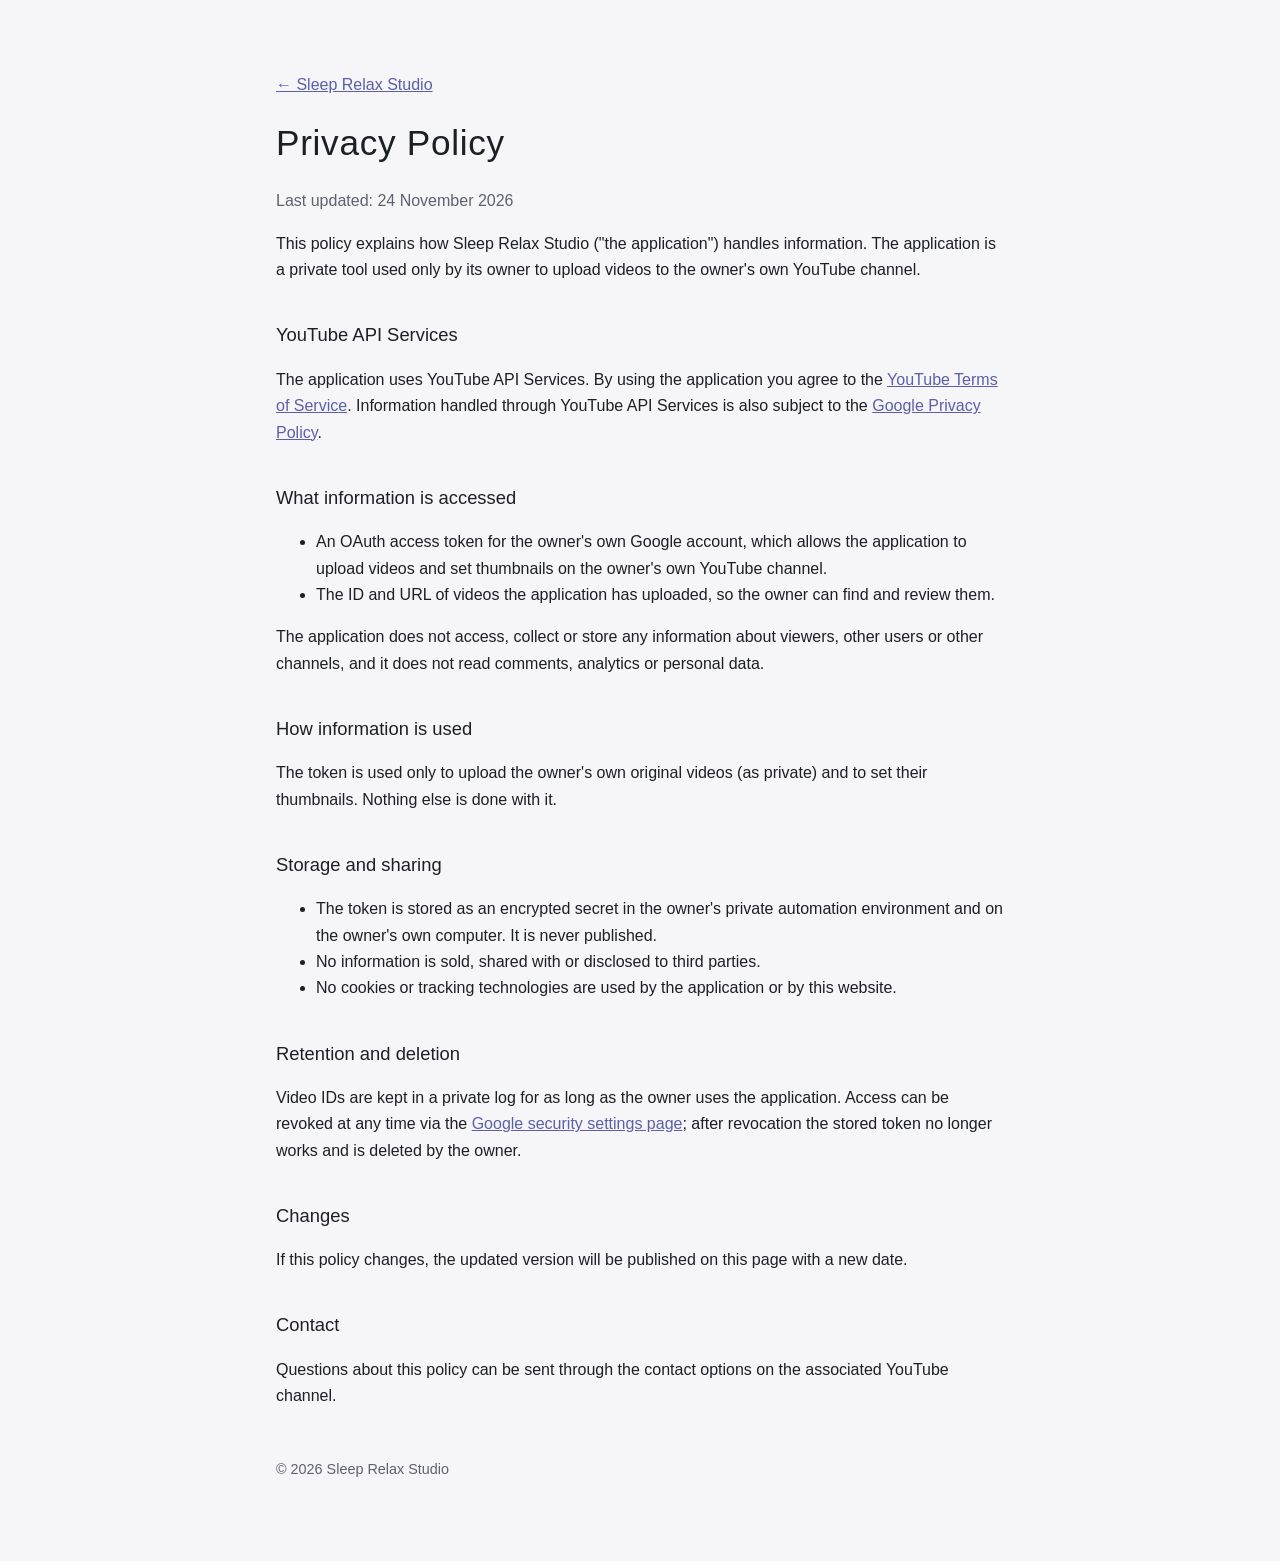
==== privacy.html @ e77b1952 "Homepage en privacybeleid voor Sleep Relax Studio Co-Authored-By: Claude Opus 5.5 <noreply@anthropic" ====
<!doctype html>
<html lang="en"><head><meta charset="utf-8"><meta name="viewport" content="width=device-width,initial-scale=1">
<title>Privacy Policy</title><link rel="stylesheet" href="style.css"></head>
<body><main>
<p><a href="index.html">← Sleep Relax Studio</a></p>
<h1>Privacy Policy</h1>
<p class="muted">Last updated: 24 November 2026</p>

<p>This policy explains how Sleep Relax Studio ("the application") handles information. The application is a private tool used only by its owner to upload videos to the owner's own YouTube channel.</p>

<h2>YouTube API Services</h2>
<p>The application uses YouTube API Services. By using the application you agree to the <a href="https://www.youtube.com/t/terms">YouTube Terms of Service</a>. Information handled through YouTube API Services is also subject to the <a href="https://policies.google.com/privacy">Google Privacy Policy</a>.</p>

<h2>What information is accessed</h2>
<ul>
<li>An OAuth access token for the owner's own Google account, which allows the application to upload videos and set thumbnails on the owner's own YouTube channel.</li>
<li>The ID and URL of videos the application has uploaded, so the owner can find and review them.</li>
</ul>
<p>The application does not access, collect or store any information about viewers, other users or other channels, and it does not read comments, analytics or personal data.</p>

<h2>How information is used</h2>
<p>The token is used only to upload the owner's own original videos (as private) and to set their thumbnails. Nothing else is done with it.</p>

<h2>Storage and sharing</h2>
<ul>
<li>The token is stored as an encrypted secret in the owner's private automation environment and on the owner's own computer. It is never published.</li>
<li>No information is sold, shared with or disclosed to third parties.</li>
<li>No cookies or tracking technologies are used by the application or by this website.</li>
</ul>

<h2>Retention and deletion</h2>
<p>Video IDs are kept in a private log for as long as the owner uses the application. Access can be revoked at any time via the <a href="https://security.google.com/settings/security/permissions">Google security settings page</a>; after revocation the stored token no longer works and is deleted by the owner.</p>

<h2>Changes</h2>
<p>If this policy changes, the updated version will be published on this page with a new date.</p>

<h2>Contact</h2>
<p>Questions about this policy can be sent through the contact options on the associated YouTube channel.</p>

<footer>© 2026 Sleep Relax Studio</footer>
</main></body></html>
---- style.css ----
:root{--bg:#f6f6f8;--fg:#1d1f27;--muted:#5d6170;--card:#fff;--line:#e3e4ea;--accent:#5b5fa8}
@media (prefers-color-scheme:dark){:root{--bg:#0d0f18;--fg:#e6e7ee;--muted:#a0a4b4;--card:#151826;--line:#262a3b;--accent:#a9acf0}}
*{box-sizing:border-box}
body{margin:0;background:var(--bg);color:var(--fg);font:16px/1.65 -apple-system,BlinkMacSystemFont,"Segoe UI",Inter,Roboto,sans-serif}
main{max-width:760px;margin:0 auto;padding:56px 16px 80px}
h1{font-weight:300;letter-spacing:.02em;font-size:2.2rem;margin:0 0 .3em}
h2{font-weight:500;font-size:1.15rem;margin:2em 0 .4em}
p,li{color:var(--fg)}
.muted{color:var(--muted)}
.card{background:var(--card);border:1px solid var(--line);border-radius:14px;padding:22px 24px;margin:28px 0}
a{color:var(--accent)}
footer{margin-top:48px;font-size:.9rem;color:var(--muted)}
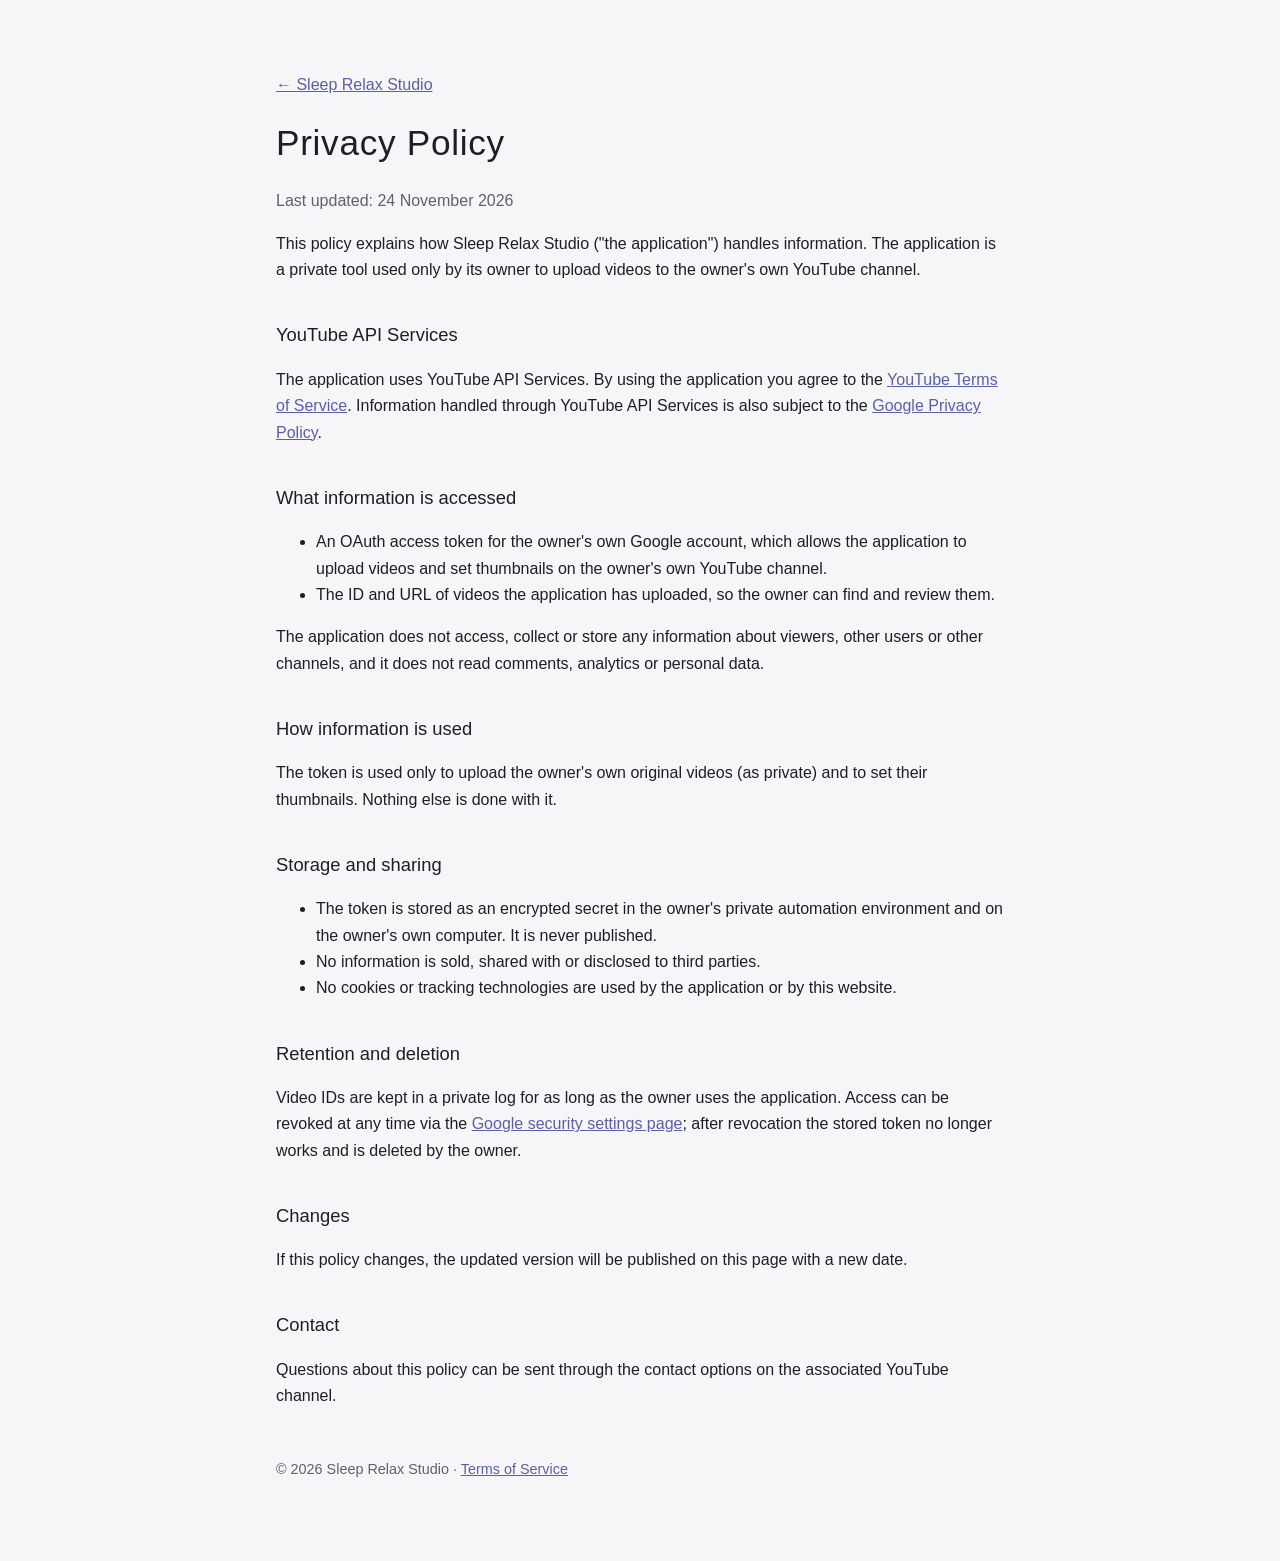
==== commit 7711b580: "Gebruiksvoorwaarden toegevoegd Co-Authored-By: Claude Opus 5.5 <noreply@anthropic.com> Claude-Sessio" ====
--- a/privacy.html
+++ b/privacy.html
@@ -37,5 +37,5 @@
 <h2>Contact</h2>
 <p>Questions about this policy can be sent through the contact options on the associated YouTube channel.</p>
 
-<footer>© 2026 Sleep Relax Studio</footer>
+<footer>© 2026 Sleep Relax Studio · <a href="terms.html">Terms of Service</a></footer>
 </main></body></html>
--- a/style.css
+++ b/style.css
@@ -10,3 +10,4 @@
 .card{background:var(--card);border:1px solid var(--line);border-radius:14px;padding:22px 24px;margin:28px 0}
 a{color:var(--accent)}
 footer{margin-top:48px;font-size:.9rem;color:var(--muted)}
+.yt p{margin:.4em 0}.ytmark{display:inline-block;vertical-align:-4px;margin-right:4px}
